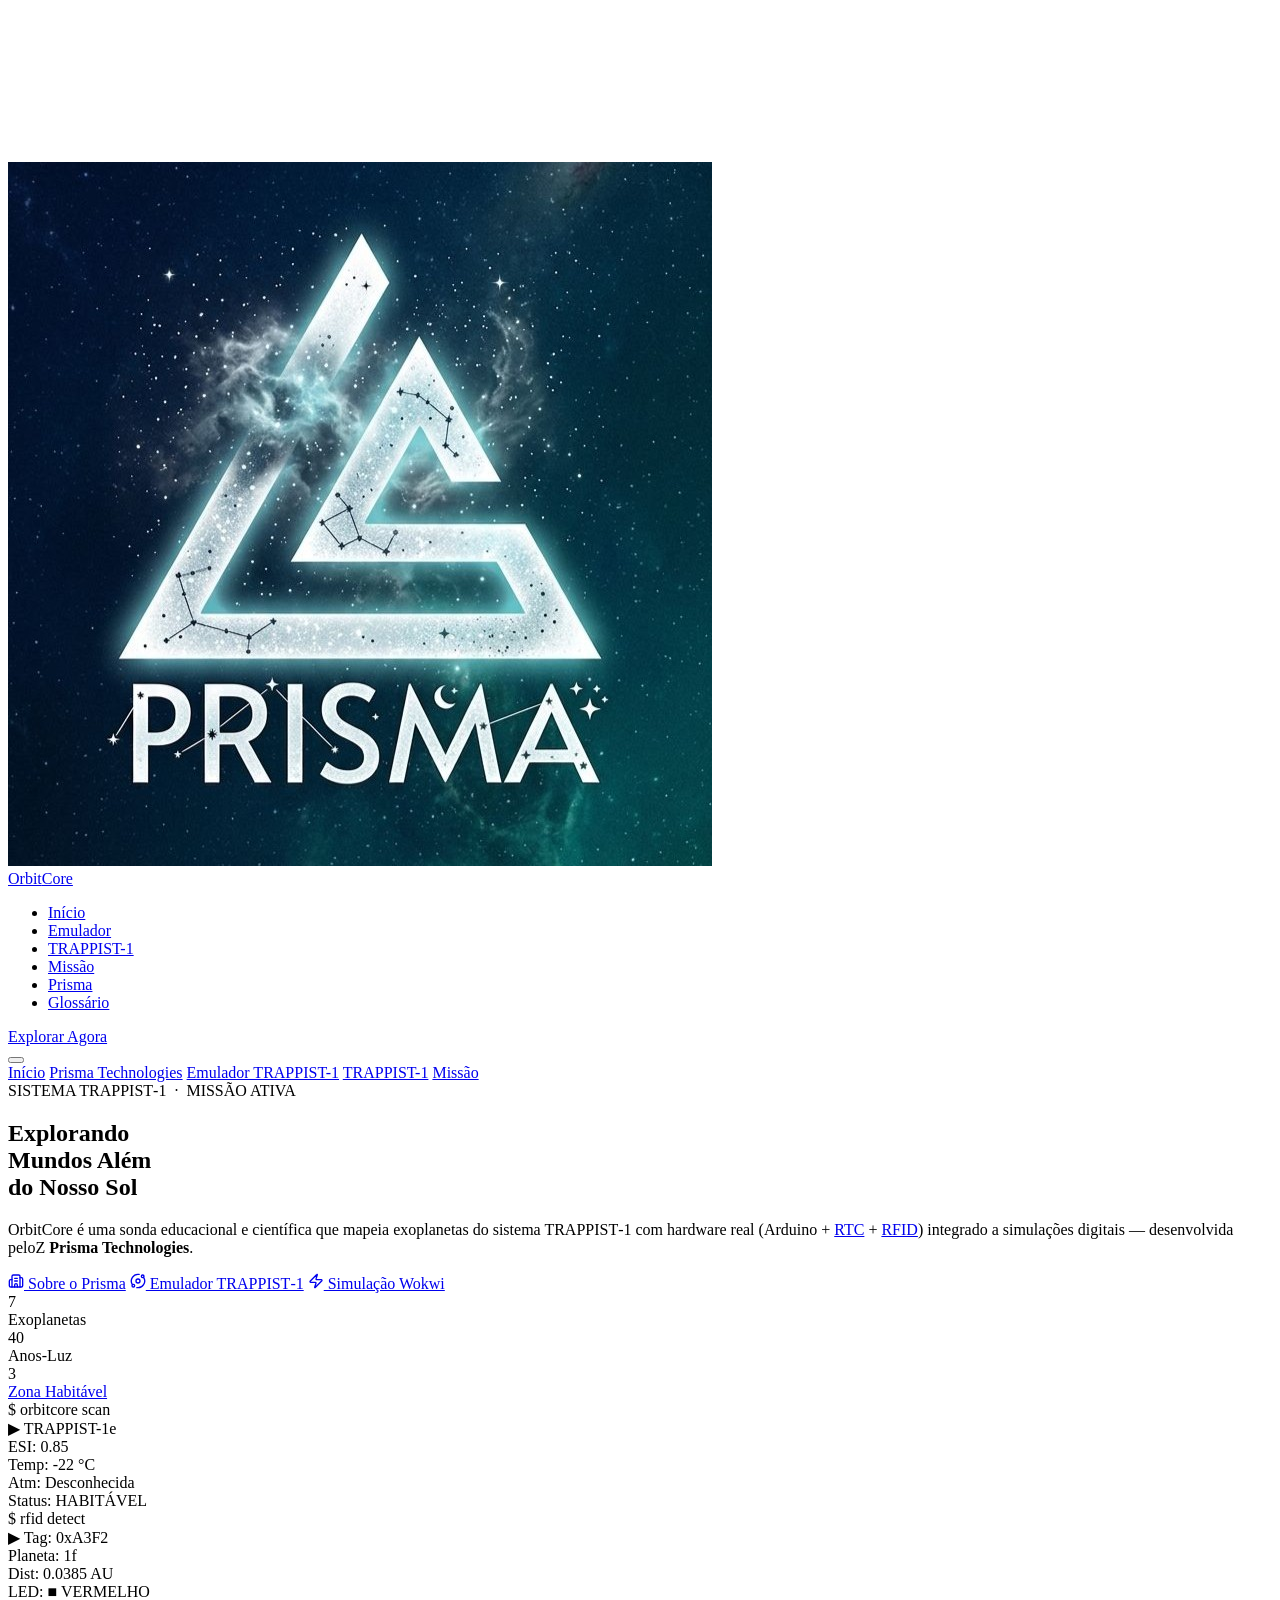
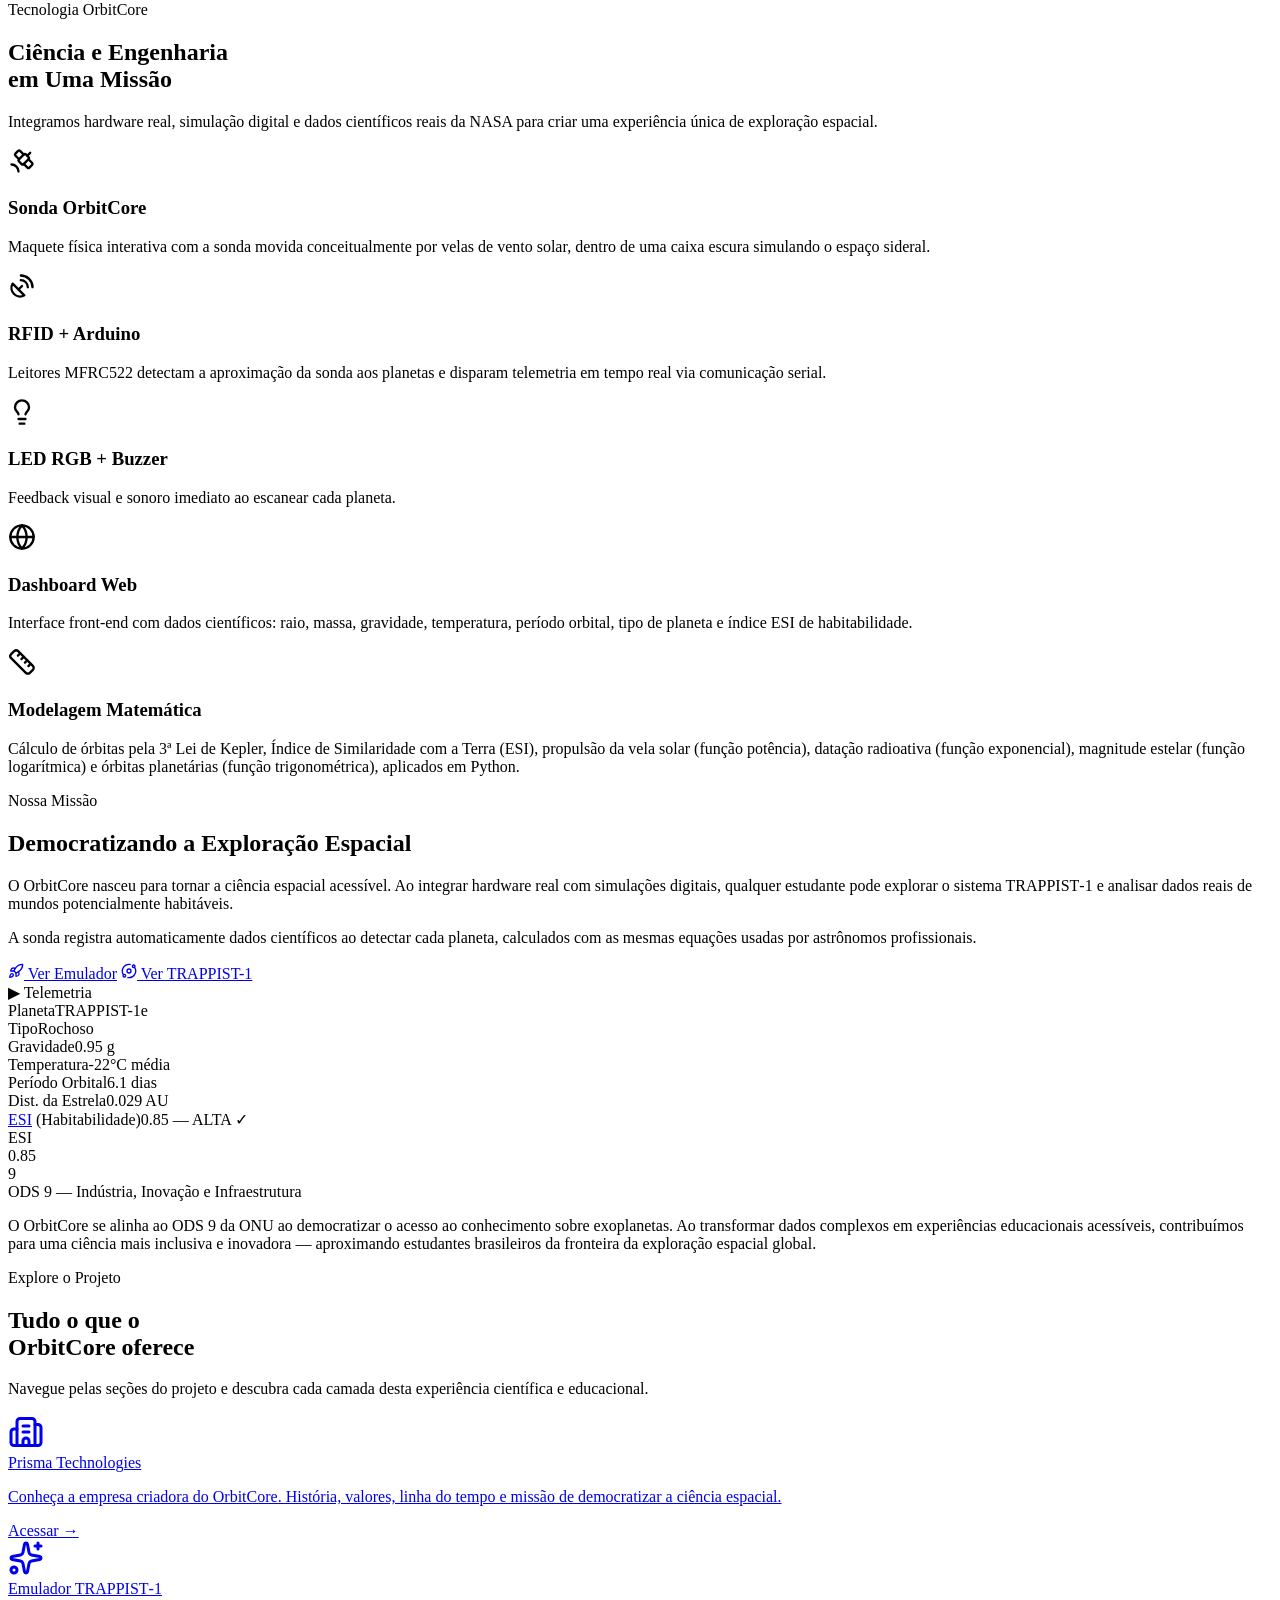
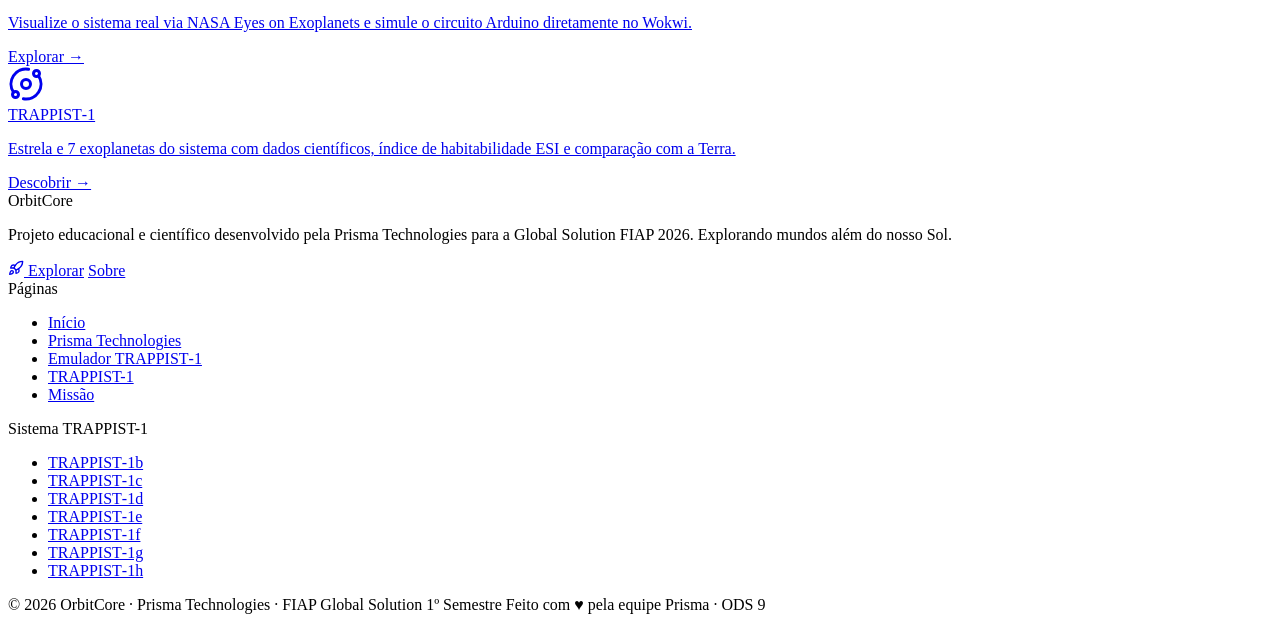
==== index.html @ 12e3a413 "feat: configura index.html" ====
<!DOCTYPE html>
<html lang="pt-br">
<head>
  <meta charset="UTF-8" />
  <meta name="viewport" content="width=device-width, initial-scale=1.0" />
  <link rel="icon" href="./src/assets/favicon.svg" type="image/svg+xml" />
  <meta name="description" content="OrbitCore — Sonda de exploração de exoplanetas do sistema TRAPPIST-1. Projeto educacional e científico desenvolvido pela Prisma Technologies." />
  <title>OrbitCore | Exploração de Exoplanetas</title>

  <link rel="preconnect" href="https://fonts.googleapis.com" />
  <link rel="preconnect" href="https://fonts.gstatic.com" crossorigin />
  <link href="https://fonts.googleapis.com/css2?family=Orbitron:wght@400;500;600;700;800;900&family=Rajdhani:wght@300;400;500;600;700&family=Share+Tech+Mono&display=swap" rel="stylesheet" />
  <link rel="stylesheet" href="./src/css/estilo.css" />
</head>
<body>

  <canvas id="starfield"></canvas>

  <!-- ═══════════════════════════════════════════
       NAVIGATION
  ═══════════════════════════════════════════ -->
  <nav class="navbar" id="navbar">
    <div class="container">
      <div class="nav-inner">
        <a href="index.html" class="nav-logo">
          <div class="nav-logo-icon"><img src="src/assets/prisma_logo_cosmica.jpeg" alt="Prisma Logo" /></div>
          <span class="nav-logo-text">Orbit<span>Core</span></span>
        </a>

        <ul class="nav-links">
          <li><a href="index.html" class="active">Início</a></li>
          <li><a href="./src/pages/emulador.html">Emulador</a></li>
          <li><a href="./src/pages/trappist-1.html">TRAPPIST-1</a></li>
          <li><a href="./src/pages/missao.html">Missão</a></li>
          <li><a href="./src/pages/prisma.html">Prisma</a></li>
          <li><a href="./src/pages/glossario.html">Glossário</a></li>
        </ul>

        <div class="nav-cta">
          <a href="./src/pages/emulador.html" class="btn btn-primary">Explorar Agora</a>
        </div>

        <button class="hamburger" id="hamburger" aria-label="Menu">
          <span></span><span></span><span></span>
        </button>
      </div>

      <div class="mobile-menu" id="mobile-menu">
        <a href="index.html">Início</a>
        <a href="./src/pages/prisma.html">Prisma Technologies</a>
        <a href="./src/pages/emulador.html">Emulador TRAPPIST-1</a>
        <a href="./src/pages/trappist-1.html">TRAPPIST-1</a>
        <a href="./src/pages/missao.html">Missão</a>
      </div>
    </div>
  </nav>
  <main>

  <!-- ═══════════════════════════════════════════
       HERO SECTION
  ═══════════════════════════════════════════ -->
  <section class="hero">
    <div class="hero-bg-orb hero-bg-orb-1"></div>
    <div class="hero-bg-orb hero-bg-orb-2"></div>

    <div class="container">
      <div class="hero-inner">

        <div class="hero-content">
          <div class="hero-badge">
            <span class="hero-badge-dot"></span>
            SISTEMA TRAPPIST&#8209;1 &nbsp;·&nbsp; MISSÃO ATIVA
          </div>

          <h1 class="hero-title">
            Explorando<br />
            <span class="gradient-text">Mundos Além</span><br />
            do Nosso Sol
          </h1>

          <p class="hero-subtitle">
            OrbitCore é uma sonda educacional e científica que mapeia exoplanetas do sistema TRAPPIST‑1 com hardware real (Arduino + <a href="src/pages/glossario.html#rtc" class="glossary-link">RTC</a> + <a href="src/pages/glossario.html#rfid" class="glossary-link">RFID</a>) integrado a simulações digitais — desenvolvida peloZ <strong>Prisma Technologies</strong>.
          </p>

          <div class="hero-actions">
            <a href="src/pages/prisma.html" class="btn btn-primary">
              <svg class="icon" width="16" height="16" viewBox="0 0 24 24" aria-hidden="true" fill="none" stroke="currentColor" stroke-width="2" stroke-linecap="round" stroke-linejoin="round">
                <path d="M10 12h4"/>
                <path d="M10 8h4"/>
                <path d="M14 21v-3a2 2 0 0 0-4 0v3"/>
                <path d="M6 10H4a2 2 0 0 0-2 2v7a2 2 0 0 0 2 2h16a2 2 0 0 0 2-2V9a2 2 0 0 0-2-2h-2"/>
                <path d="M6 21V5a2 2 0 0 1 2-2h8a2 2 0 0 1 2 2v16"/>
              </svg> Sobre o Prisma</a>
            <a href="src/pages/emulador.html" class="btn btn-secondary">
              <svg class="icon" width="16" height="16" viewBox="0 0 24 24" aria-hidden="true" fill="none" stroke="currentColor" stroke-width="2" stroke-linecap="round" stroke-linejoin="round">
                <path d="M20.341 6.484A10 10 0 0 1 10.266 21.85"/>
                <path d="M3.659 17.516A10 10 0 0 1 13.74 2.152"/>
                <circle cx="12" cy="12" r="3"/>
                <circle cx="19" cy="5" r="2"/>
                <circle cx="5" cy="19" r="2"/>
              </svg> Emulador TRAPPIST‑1</a>
            <a href="src/pages/emulador.html#wokwi" class="btn btn-ghost">
              <svg class="icon" width="16" height="16" viewBox="0 0 24 24" aria-hidden="true" fill="none" stroke="currentColor" stroke-width="2" stroke-linecap="round" stroke-linejoin="round">
                <path d="M4 14a1 1 0 0 1-.78-1.63l9.9-10.2a.5.5 0 0 1 .86.46l-1.92 6.02A1 1 0 0 0 13 10h7a1 1 0 0 1 .78 1.63l-9.9 10.2a.5.5 0 0 1-.86-.46l1.92-6.02A1 1 0 0 0 11 14z"/>
              </svg> Simulação Wokwi</a>
          </div>

          <div class="hero-stats">
            <div class="hero-stat">
              <div class="hero-stat-value">7</div>
              <div class="hero-stat-label">Exoplanetas</div>
            </div>
            <div class="hero-stat">
              <div class="hero-stat-value">40</div>
              <div class="hero-stat-label">Anos&#8209;Luz</div>
            </div>
            <div class="hero-stat">
              <div class="hero-stat-value">3</div>
              <div class="hero-stat-label"><a href="src/pages/glossario.html#zona-habitavel" class="glossary-link">Zona Habitável</a></div>
            </div>
          </div>
        </div>

        <div class="hero-visual">
          <div class="planet-system">
            <div class="planet-orbit orbit-1"><div class="planet-dot"></div></div>
            <div class="planet-orbit orbit-2"><div class="planet-dot"></div></div>
            <div class="planet-orbit orbit-3"><div class="planet-dot"></div></div>
            <div class="planet-orbit orbit-4"><div class="planet-dot"></div></div>
            <div class="star-center"></div>
          </div>

          <div class="terminal-widget">
            <div class="terminal-header">
              <div class="terminal-dot td-red"></div>
              <div class="terminal-dot td-yellow"></div>
              <div class="terminal-dot td-green"></div>
            </div>
            <div class="terminal-line">$ orbitcore scan</div>
            <div class="terminal-line highlight">▶ TRAPPIST-1e</div>
            <div class="terminal-line">ESI: 0.85</div>
            <div class="terminal-line">Temp: -22 °C</div>
            <div class="terminal-line">Atm: <span class="text-red">Desconhecida</span></div>
            <div class="terminal-line">Status: <span class="text-green">HABITÁVEL</span><span class="terminal-cursor"></span></div>
          </div>

          <div class="terminal-widget terminal-widget-2">
            <div class="terminal-header">
              <div class="terminal-dot td-red"></div>
              <div class="terminal-dot td-yellow"></div>
              <div class="terminal-dot td-green"></div>
            </div>
            <div class="terminal-line">$ rfid detect</div>
            <div class="terminal-line highlight">▶ Tag: 0xA3F2</div>
            <div class="terminal-line">Planeta: 1f</div>
            <div class="terminal-line">Dist: 0.0385 AU</div>
            <div class="terminal-line">LED: <span class="text-red">■ VERMELHO</span><span class="terminal-cursor"></span></div>
          </div>
        </div>

      </div>
    </div>
  </section>

  <!-- ═══════════════════════════════════════════
       FEATURES SECTION
  ═══════════════════════════════════════════ -->
  <section class="features">
    <div class="container">
      <div class="features-header">
        <div class="section-badge">Tecnologia OrbitCore</div>
        <h2 class="section-title">
          Ciência e Engenharia<br />
          <span class="gradient-text">em Uma Missão</span>
        </h2>
        <p>
          Integramos hardware real, simulação digital e dados científicos reais da NASA para criar uma experiência única de exploração espacial.
        </p>
      </div>

      <div class="features-grid">
        <div class="card reveal">
          <div class="card-icon"><svg class="icon" width="28" height="28" viewBox="0 0 24 24" aria-hidden="true" fill="none" stroke="currentColor" stroke-width="2" stroke-linecap="round" stroke-linejoin="round"><path d="m13.5 6.5-3.148-3.148a1.205 1.205 0 0 0-1.704 0L6.352 5.648a1.205 1.205 0 0 0 0 1.704L9.5 10.5"/><path d="M16.5 7.5 19 5"/><path d="m17.5 10.5 3.148 3.148a1.205 1.205 0 0 1 0 1.704l-2.296 2.296a1.205 1.205 0 0 1-1.704 0L13.5 14.5"/><path d="M9 21a6 6 0 0 0-6-6"/><path d="M9.352 10.648a1.205 1.205 0 0 0 0 1.704l2.296 2.296a1.205 1.205 0 0 0 1.704 0l4.296-4.296a1.205 1.205 0 0 0 0-1.704l-2.296-2.296a1.205 1.205 0 0 0-1.704 0z"/></svg></div>
          <h3>Sonda OrbitCore</h3>
          <p>Maquete física interativa com a sonda movida conceitualmente por velas de vento solar, dentro de uma caixa escura simulando o espaço sideral.</p>
        </div>

        <div class="card reveal reveal-delay-1">
          <div class="card-icon"><svg class="icon" width="28" height="28" viewBox="0 0 24 24" aria-hidden="true" fill="none" stroke="currentColor" stroke-width="2" stroke-linecap="round" stroke-linejoin="round"><path d="M4 10a7.31 7.31 0 0 0 10 10Z"/><path d="m9 15 3-3"/><path d="M17 13a6 6 0 0 0-6-6"/><path d="M21 13A10 10 0 0 0 11 3"/></svg></div>
          <h3>RFID + Arduino</h3>
          <p>Leitores MFRC522 detectam a aproximação da sonda aos planetas e disparam telemetria em tempo real via comunicação serial.</p>
        </div>

        <div class="card reveal reveal-delay-2">
          <div class="card-icon"><svg class="icon" width="28" height="28" viewBox="0 0 24 24" aria-hidden="true" fill="none" stroke="currentColor" stroke-width="2" stroke-linecap="round" stroke-linejoin="round"><path d="M15 14c.2-1 .7-1.7 1.5-2.5 1-.9 1.5-2.2 1.5-3.5A6 6 0 0 0 6 8c0 1 .2 2.2 1.5 3.5.7.7 1.3 1.5 1.5 2.5"/><path d="M9 18h6"/><path d="M10 22h4"/></svg></div>
          <h3>LED RGB + Buzzer</h3>
          <p>Feedback visual e sonoro imediato ao escanear cada planeta.</p>
        </div>

        <div class="card reveal reveal-delay-1">
          <div class="card-icon"><svg class="icon" width="28" height="28" viewBox="0 0 24 24" aria-hidden="true" fill="none" stroke="currentColor" stroke-width="2" stroke-linecap="round" stroke-linejoin="round"><circle cx="12" cy="12" r="10"/><path d="M12 2a14.5 14.5 0 0 0 0 20 14.5 14.5 0 0 0 0-20"/><path d="M2 12h20"/></svg></div>
          <h3>Dashboard Web</h3>
          <p>Interface front-end com dados científicos: raio, massa, gravidade, temperatura, período orbital, tipo de planeta e índice ESI de habitabilidade.</p>
        </div>

        <div class="card reveal reveal-delay-3">
          <div class="card-icon"><svg class="icon" width="28" height="28" viewBox="0 0 24 24" aria-hidden="true" fill="none" stroke="currentColor" stroke-width="2" stroke-linecap="round" stroke-linejoin="round"><path d="M21.3 15.3a2.4 2.4 0 0 1 0 3.4l-2.6 2.6a2.4 2.4 0 0 1-3.4 0L2.7 8.7a2.41 2.41 0 0 1 0-3.4l2.6-2.6a2.41 2.41 0 0 1 3.4 0Z"/><path d="m14.5 12.5 2-2"/><path d="m11.5 9.5 2-2"/><path d="m8.5 6.5 2-2"/><path d="m17.5 15.5 2-2"/></svg></div>
          <h3>Modelagem Matemática</h3>
          <p>Cálculo de órbitas pela 3ª Lei de Kepler, Índice de Similaridade com a Terra (ESI), propulsão da vela solar (função potência), datação radioativa (função exponencial), magnitude estelar (função logarítmica) e órbitas planetárias (função trigonométrica), aplicados em Python.</p>
        </div>
      </div>
    </div>
  </section>

  <!-- ═══════════════════════════════════════════
       MISSION — DATA SECTION
  ═══════════════════════════════════════════ -->
  <section class="mission">
    <div class="container">
      <div class="mission-inner">

        <div class="reveal reveal-delay-2">
          <div class="section-badge">Nossa Missão</div>
          <h2 class="section-title">
            Democratizando a <span class="gradient-text">Exploração Espacial</span>
          </h2>
          <p class="section-text">
            O OrbitCore nasceu para tornar a ciência espacial acessível. Ao integrar hardware real com simulações digitais, qualquer estudante pode explorar o sistema TRAPPIST‑1 e analisar dados reais de mundos potencialmente habitáveis.
          </p>
          <p class="section-text section-text--mb">
            A sonda registra automaticamente dados científicos ao detectar cada planeta, calculados com as mesmas equações usadas por astrônomos profissionais.
          </p>
          <div class="btn-group">
            <a href="src/pages/emulador.html" class="btn btn-primary"><svg class="icon" width="16" height="16" viewBox="0 0 24 24" aria-hidden="true" fill="none" stroke="currentColor" stroke-width="2" stroke-linecap="round" stroke-linejoin="round"><path d="M12 15v5s3.03-.55 4-2c1.08-1.62 0-5 0-5"/><path d="M4.5 16.5c-1.5 1.26-2 5-2 5s3.74-.5 5-2c.71-.84.7-2.13-.09-2.91a2.18 2.18 0 0 0-2.91-.09"/><path d="M9 12a22 22 0 0 1 2-3.95A12.88 12.88 0 0 1 22 2c0 2.72-.78 7.5-6 11a22.4 22.4 0 0 1-4 2z"/><path d="M9 12H4s.55-3.03 2-4c1.62-1.08 5 .05 5 .05"/></svg> Ver Emulador</a>
            <a href="src/pages/trappist-1.html" class="btn btn-secondary"><svg class="icon" width="16" height="16" viewBox="0 0 24 24" aria-hidden="true" fill="none" stroke="currentColor" stroke-width="2" stroke-linecap="round" stroke-linejoin="round"><path d="M20.341 6.484A10 10 0 0 1 10.266 21.85"/><path d="M3.659 17.516A10 10 0 0 1 13.74 2.152"/><circle cx="12" cy="12" r="3"/><circle cx="19" cy="5" r="2"/><circle cx="5" cy="19" r="2"/></svg> Ver TRAPPIST-1</a>
          </div>
        </div>
        
        <div class="mission-visual reveal">
          <div class="mission-card-main">
            <div class="mission-card-title">▶ Telemetria</div>
            <div class="data-row"><span class="data-label">Planeta</span><span class="data-value">TRAPPIST-1e</span></div>
            <div class="data-row"><span class="data-label">Tipo</span><span class="data-value">Rochoso</span></div>
            <div class="data-row"><span class="data-label">Gravidade</span><span class="data-value yellow">0.95 g</span></div>
            <div class="data-row"><span class="data-label">Temperatura</span><span class="data-value">-22°C média</span></div>
            <div class="data-row"><span class="data-label">Período Orbital</span><span class="data-value purple">6.1 dias</span></div>
            <div class="data-row"><span class="data-label">Dist. da Estrela</span><span class="data-value">0.029 AU</span></div>
            <div class="data-row"><span class="data-label"><a href="src/pages/glossario.html#esi" class="glossary-link">ESI</a> (Habitabilidade)</span><span class="data-value green">0.85 — ALTA ✓</span></div>
          </div>

          <div class="mission-badge-float">
            <div class="big">ESI</div>
            <div class="small">0.85</div>
          </div>
        </div>

      </div>
    </div>
  </section>

  <!-- ═══════════════════════════════════════════
       ODS SECTION
  ═══════════════════════════════════════════ -->
  <section class="ods">
    <div class="container">
      <div class="ods-inner reveal">
        <div class="ods-badge">9</div>
        <div class="ods-content">
          <div class="ods-title">ODS 9 — Indústria, Inovação e Infraestrutura</div>
          <p class="ods-desc">
            O OrbitCore se alinha ao ODS 9 da ONU ao democratizar o acesso ao conhecimento sobre exoplanetas. Ao transformar dados complexos em experiências educacionais acessíveis, contribuímos para uma ciência mais inclusiva e inovadora — aproximando estudantes brasileiros da fronteira da exploração espacial global.
          </p>
        </div>
      </div>
    </div>
  </section>

  <!-- ═══════════════════════════════════════════
       PAGES — NAVIGATION CARDS
  ═══════════════════════════════════════════ -->
  <section class="pages">
    <div class="container">
      <div class="section-header">
        <div class="section-badge">Explore o Projeto</div>
        <h2 class="section-title">
          Tudo o que o<br><span class="gradient-text">OrbitCore oferece</span>
        </h2>
        <p>
          Navegue pelas seções do projeto e descubra cada camada desta experiência científica e educacional.
        </p>
      </div>

      <div class="pages-grid">
        <a href="src/pages/prisma.html" class="page-card reveal">
          <div class="page-card-icon"><svg class="icon" width="36" height="36" viewBox="0 0 24 24" aria-hidden="true" fill="none" stroke="currentColor" stroke-width="2" stroke-linecap="round" stroke-linejoin="round"><path d="M10 12h4"/><path d="M10 8h4"/><path d="M14 21v-3a2 2 0 0 0-4 0v3"/><path d="M6 10H4a2 2 0 0 0-2 2v7a2 2 0 0 0 2 2h16a2 2 0 0 0 2-2V9a2 2 0 0 0-2-2h-2"/><path d="M6 21V5a2 2 0 0 1 2-2h8a2 2 0 0 1 2 2v16"/></svg></div>
          <div class="page-card-title">Prisma Technologies</div>
          <p class="page-card-desc">Conheça a empresa criadora do OrbitCore. História, valores, linha do tempo e missão de democratizar a ciência espacial.</p>
          <div class="page-card-link">Acessar →</div>
        </a>

        <a href="src/pages/emulador.html" class="page-card reveal reveal-delay-1">
          <div class="page-card-icon"><svg class="icon" width="36" height="36" viewBox="0 0 24 24" aria-hidden="true" fill="none" stroke="currentColor" stroke-width="2" stroke-linecap="round" stroke-linejoin="round"><path d="M11.017 2.814a1 1 0 0 1 1.966 0l1.051 5.558a2 2 0 0 0 1.594 1.594l5.558 1.051a1 1 0 0 1 0 1.966l-5.558 1.051a2 2 0 0 0-1.594 1.594l-1.051 5.558a1 1 0 0 1-1.966 0l-1.051-5.558a2 2 0 0 0-1.594-1.594l-5.558-1.051a1 1 0 0 1 0-1.966l5.558-1.051a2 2 0 0 0 1.594-1.594z"/><path d="M20 2v4"/><path d="M22 4h-4"/><circle cx="4" cy="20" r="2"/></svg></div>
          <div class="page-card-title">Emulador TRAPPIST‑1</div>
          <p class="page-card-desc">Visualize o sistema real via NASA Eyes on Exoplanets e simule o circuito Arduino diretamente no Wokwi.</p>
          <div class="page-card-link">Explorar →</div>
        </a>

        <a href="src/pages/trappist-1.html" class="page-card reveal reveal-delay-2">
          <div class="page-card-icon"><svg class="icon" width="36" height="36" viewBox="0 0 24 24" aria-hidden="true" fill="none" stroke="currentColor" stroke-width="2" stroke-linecap="round" stroke-linejoin="round"><path d="M20.341 6.484A10 10 0 0 1 10.266 21.85"/><path d="M3.659 17.516A10 10 0 0 1 13.74 2.152"/><circle cx="12" cy="12" r="3"/><circle cx="19" cy="5" r="2"/><circle cx="5" cy="19" r="2"/></svg></div>
          <div class="page-card-title">TRAPPIST‑1</div>
          <p class="page-card-desc">Estrela e 7 exoplanetas do sistema com dados científicos, índice de habitabilidade ESI e comparação com a Terra.</p>
          <div class="page-card-link">Descobrir →</div>
        </a>
      </div>
    </div>
  </section>

  </main>

  <!-- ═══════════════════════════════════════════
       FOOTER
  ═══════════════════════════════════════════ -->
  <footer>
    <div class="container">
      <div class="footer-inner">
        <div>
          <div class="footer-logo-text">Orbit<span>Core</span></div>
          <p class="footer-desc">Projeto educacional e científico desenvolvido pela Prisma Technologies para a Global Solution FIAP 2026. Explorando mundos além do nosso Sol.</p>
          <div class="footer-brand-btns">
            <a href="src/pages/emulador.html" class="btn btn-primary btn-sm"><svg class="icon" width="16" height="16" viewBox="0 0 24 24" aria-hidden="true" fill="none" stroke="currentColor" stroke-width="2" stroke-linecap="round" stroke-linejoin="round"><path d="M12 15v5s3.03-.55 4-2c1.08-1.62 0-5 0-5"/><path d="M4.5 16.5c-1.5 1.26-2 5-2 5s3.74-.5 5-2c.71-.84.7-2.13-.09-2.91a2.18 2.18 0 0 0-2.91-.09"/><path d="M9 12a22 22 0 0 1 2-3.95A12.88 12.88 0 0 1 22 2c0 2.72-.78 7.5-6 11a22.4 22.4 0 0 1-4 2z"/><path d="M9 12H4s.55-3.03 2-4c1.62-1.08 5 .05 5 .05"/></svg> Explorar</a>
            <a href="src/pages/prisma.html" class="btn btn-ghost btn-sm">Sobre</a>
          </div>
        </div>

        <div>
          <div class="footer-col-title">Páginas</div>
          <ul class="footer-links">
            <li><a href="index.html">Início</a></li>
            <li><a href="src/pages/prisma.html">Prisma Technologies</a></li>
            <li><a href="src/pages/emulador.html">Emulador TRAPPIST‑1</a></li>
            <li><a href="src/pages/trappist-1.html">TRAPPIST-1</a></li>
            <li><a href="src/pages/missao.html">Missão</a></li>
          </ul>
        </div>

        <div>
          <div class="footer-col-title">Sistema TRAPPIST-1</div>
          <ul class="footer-links">
            <li><a href="src/pages/trappist-1.html#catalogo">TRAPPIST‑1b</a></li>
            <li><a href="src/pages/trappist-1.html#catalogo">TRAPPIST‑1c</a></li>
            <li><a href="src/pages/trappist-1.html#catalogo">TRAPPIST‑1d</a></li>
            <li><a href="src/pages/trappist-1.html#catalogo">TRAPPIST‑1e</a></li>
            <li><a href="src/pages/trappist-1.html#catalogo">TRAPPIST‑1f</a></li>
            <li><a href="src/pages/trappist-1.html#catalogo">TRAPPIST‑1g</a></li>
            <li><a href="src/pages/trappist-1.html#catalogo">TRAPPIST‑1h</a></li>
          </ul>
        </div>
      </div>

      <div class="footer-bottom">
        <span>© 2026 OrbitCore · Prisma Technologies · FIAP Global Solution 1º Semestre</span>
        <span class="footer-credit">Feito com <span class="footer-heart">♥</span> pela equipe Prisma · ODS 9</span>
      </div>
    </div>
  </footer>

  <script src="./src/js/script.js"></script>
</body>
</html>
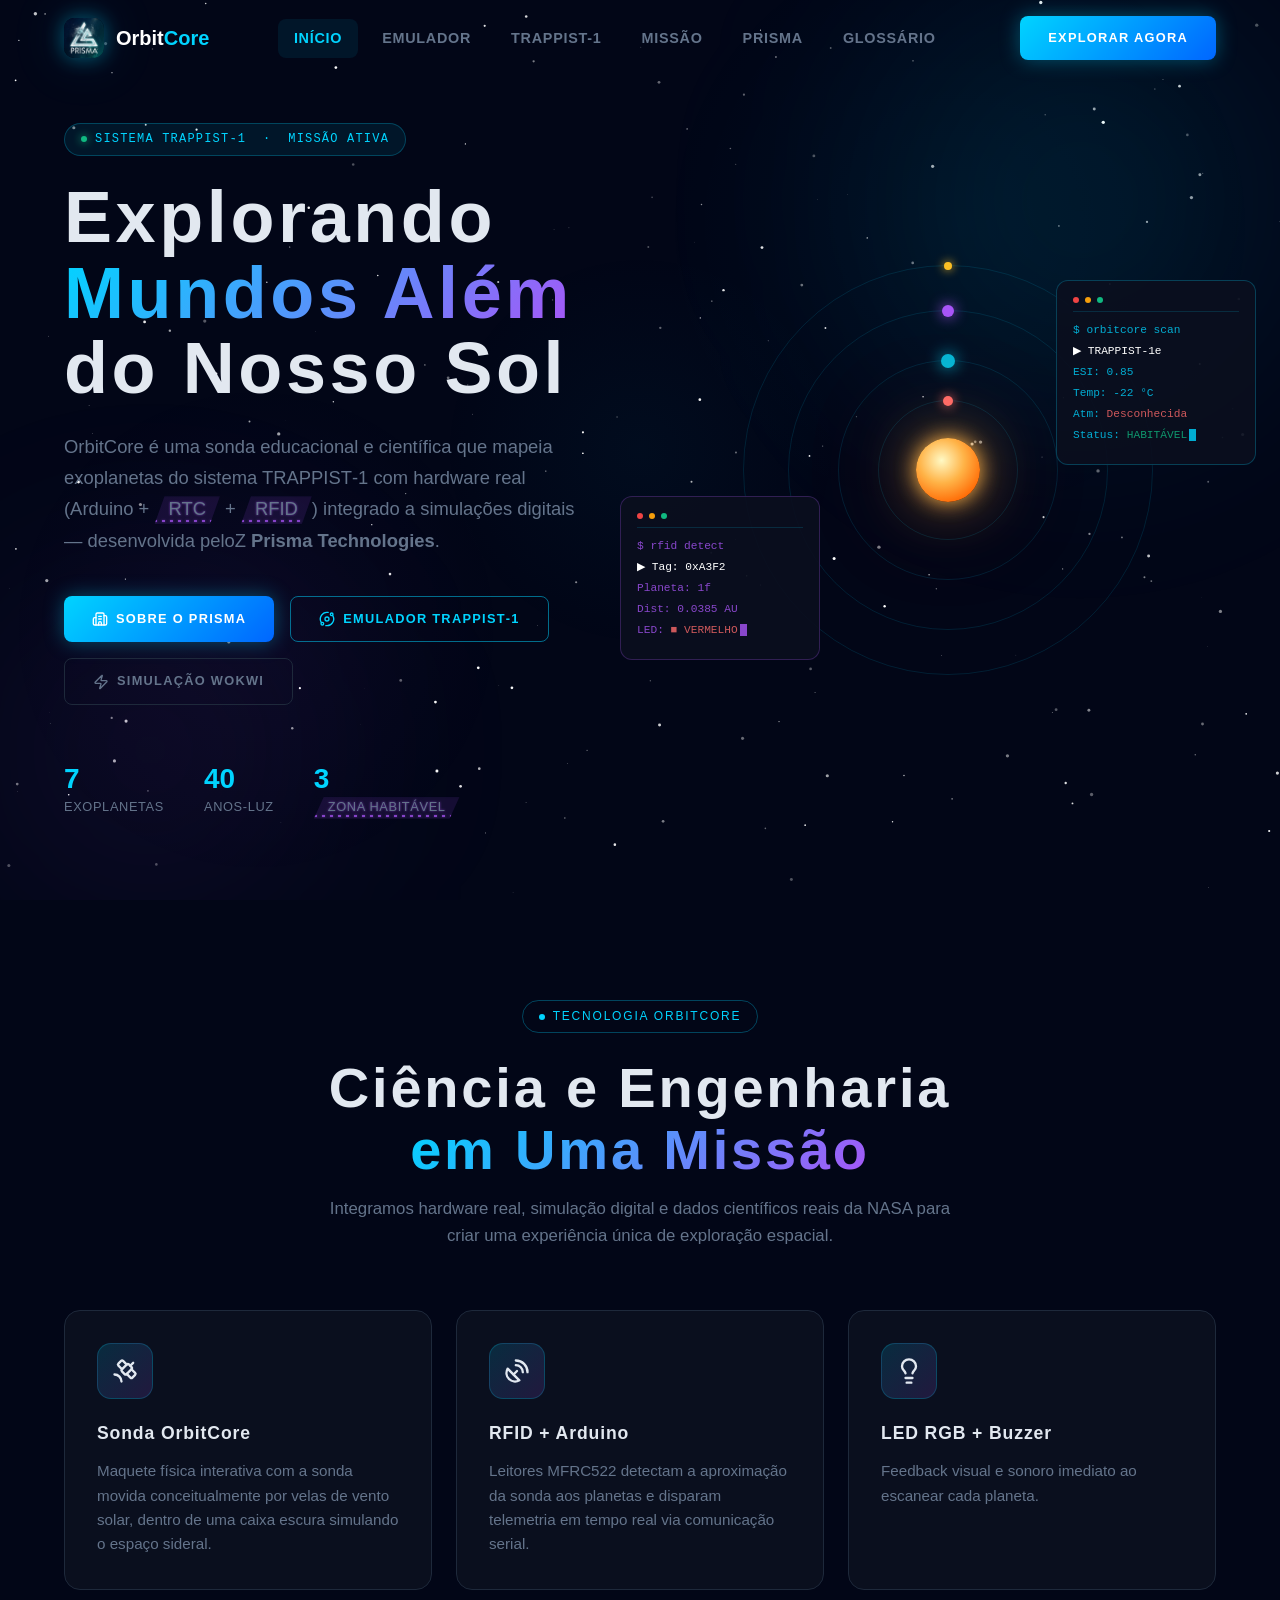
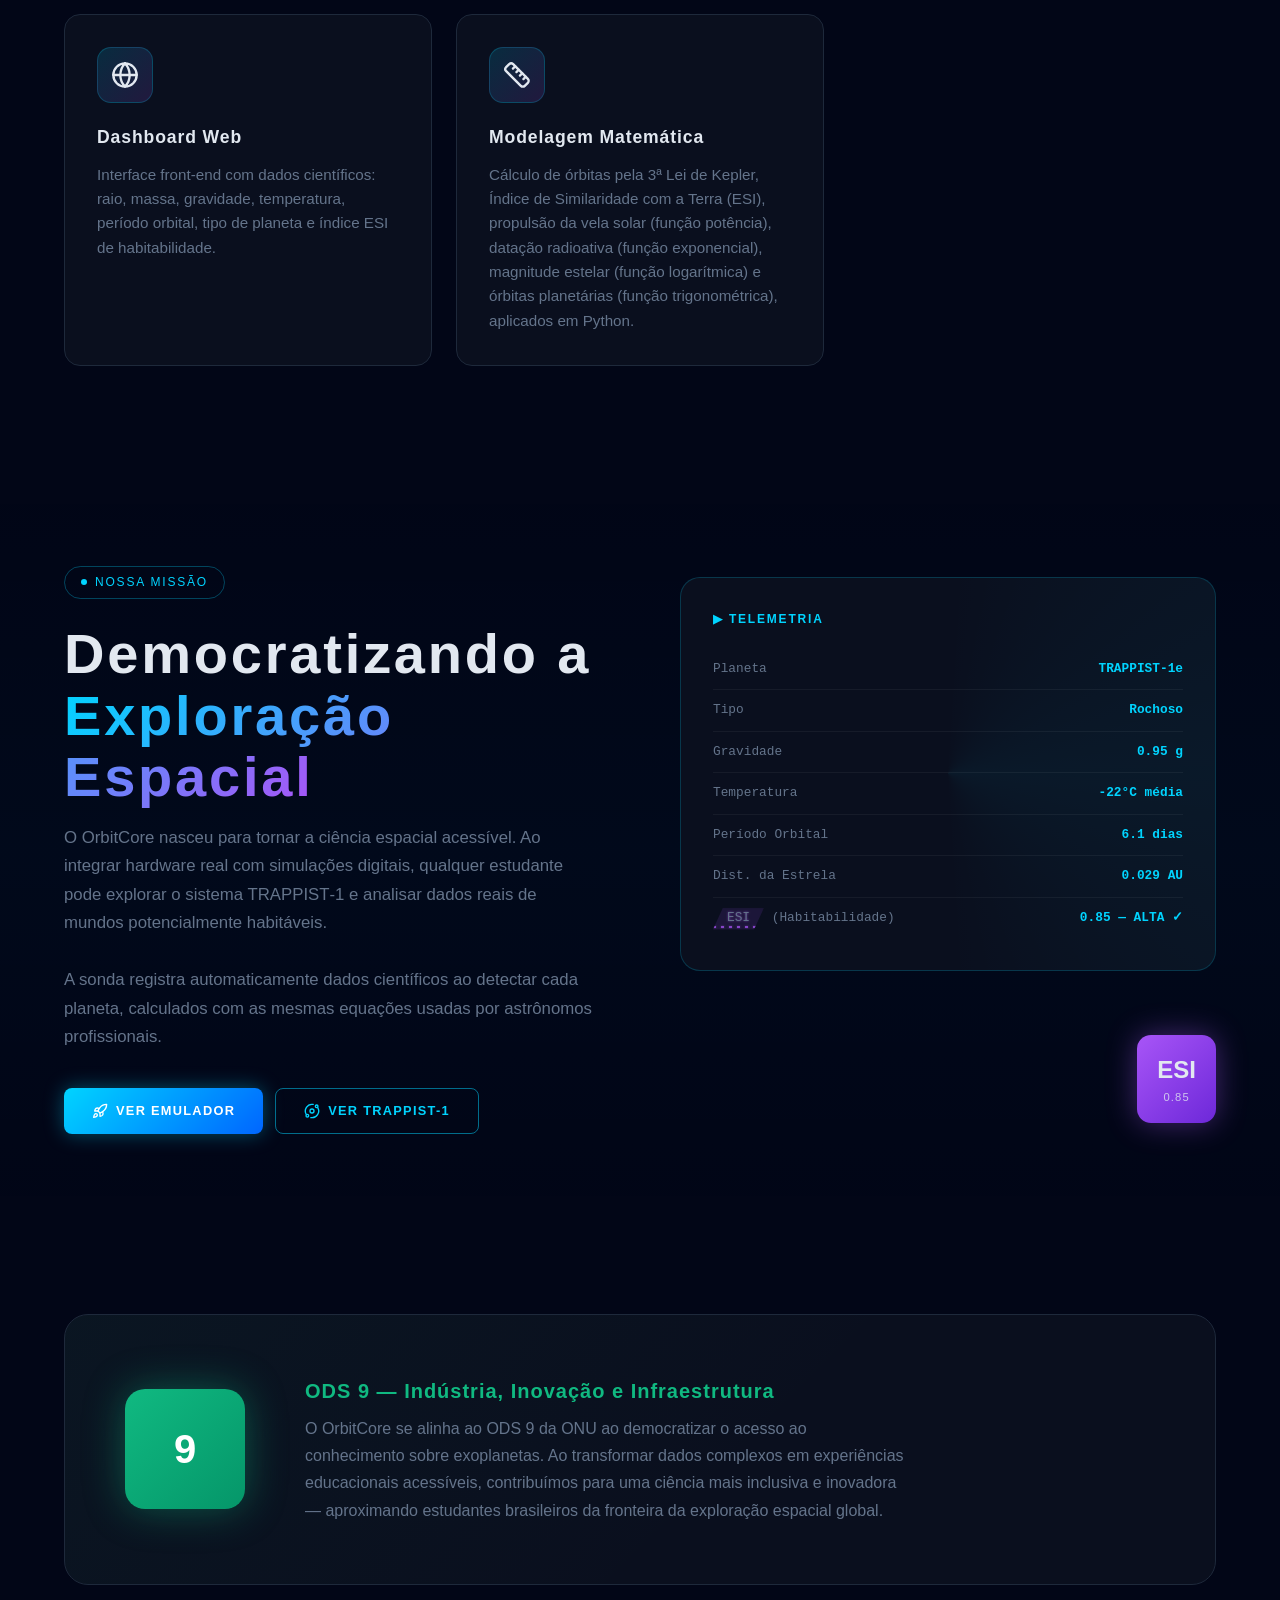
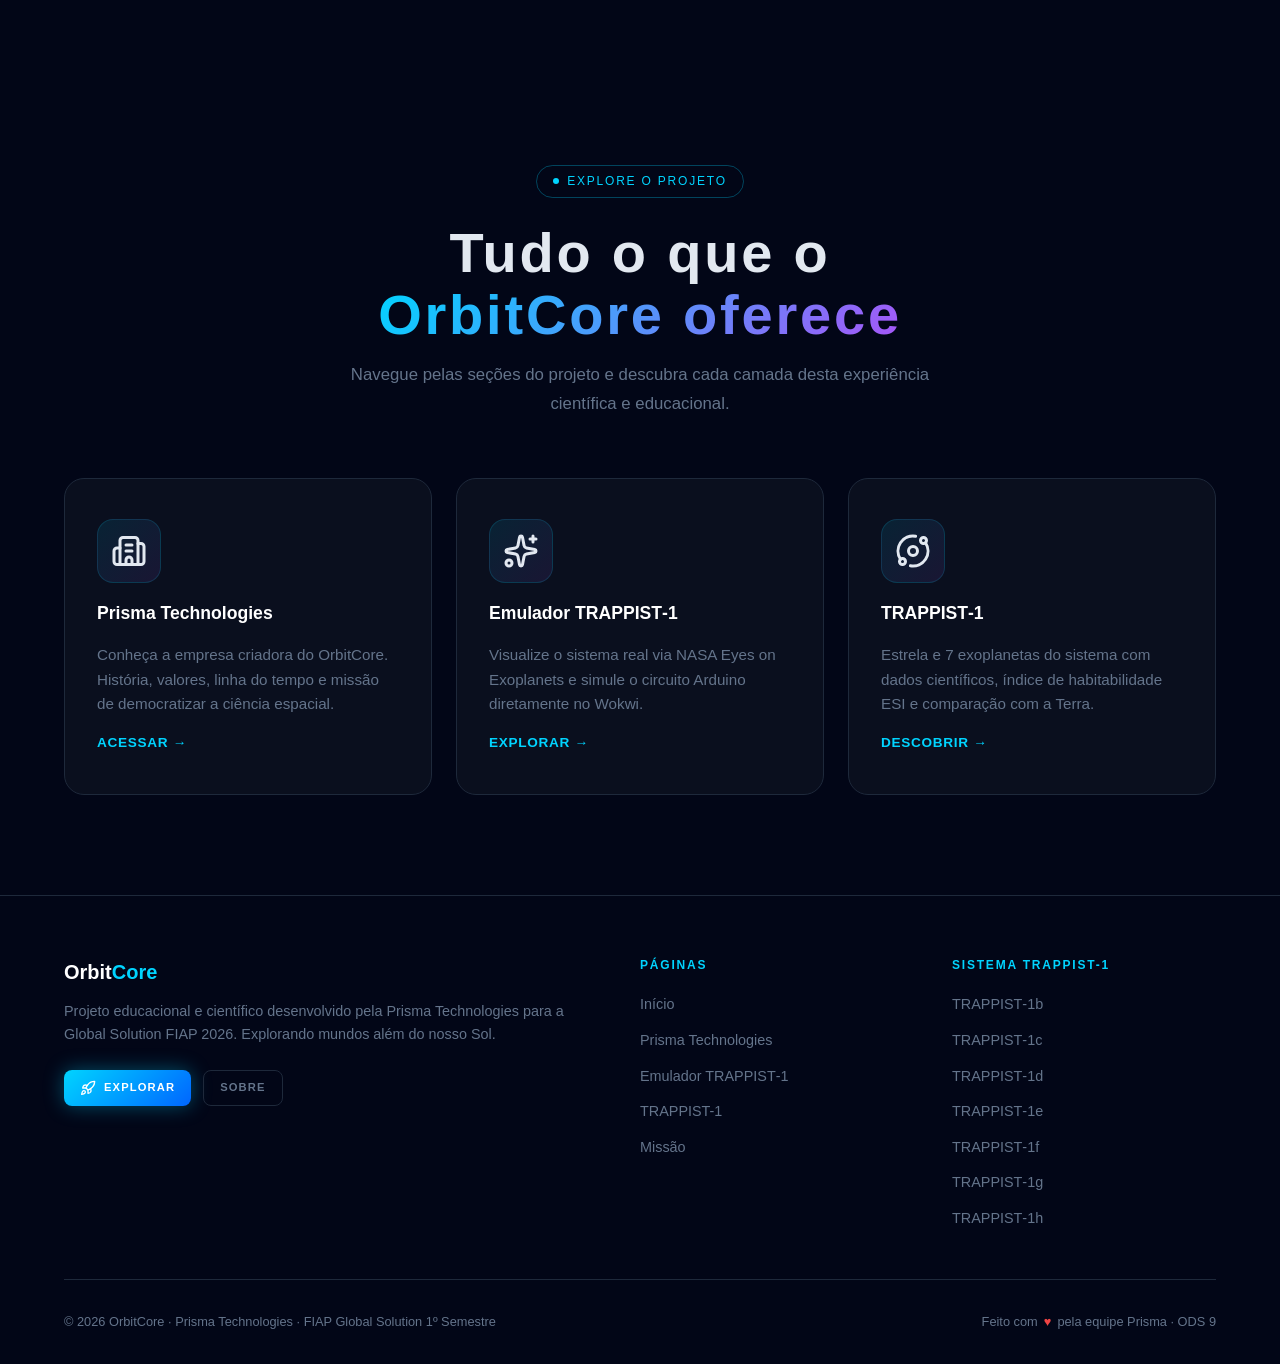
==== commit 59283958: "fix: corrige bugs do site mobile" ====
--- a/index.html
+++ b/index.html
@@ -47,10 +47,11 @@
 
       <div class="mobile-menu" id="mobile-menu">
         <a href="index.html">Início</a>
-        <a href="./src/pages/prisma.html">Prisma Technologies</a>
         <a href="./src/pages/emulador.html">Emulador TRAPPIST-1</a>
         <a href="./src/pages/trappist-1.html">TRAPPIST-1</a>
         <a href="./src/pages/missao.html">Missão</a>
+        <a href="./src/pages/prisma.html">Prisma Technologies</a>
+        <a href="./src/pages/glossario.html">Glossário</a>
       </div>
     </div>
   </nav>
--- a/src/css/estilo.css
+++ b/src/css/estilo.css
@@ -0,0 +1,30 @@
+/* =============================================
+   ORBITCORE — Ponto de Entrada de Estilos
+   Todos os arquivos CSS são importados aqui.
+   ============================================= */
+
+/* Fundação */
+@import './base.css';
+@import './tipografia.css';
+
+/* Componentes Globais */
+@import './navbar.css';
+@import './botoes.css';
+@import './cards.css';
+@import './animacoes.css';
+
+/* Hero e Seções Compartilhadas */
+@import './hero.css';
+@import './secoes.css';
+
+/* Páginas Específicas */
+@import './timeline.css';
+@import './equipe.css';
+@import './missao.css';
+@import './emulador.css';
+@import './trappist-1.css';
+
+@import './glossario.css';
+
+/* Responsivo (sempre por último) */
+@import './responsivo.css';
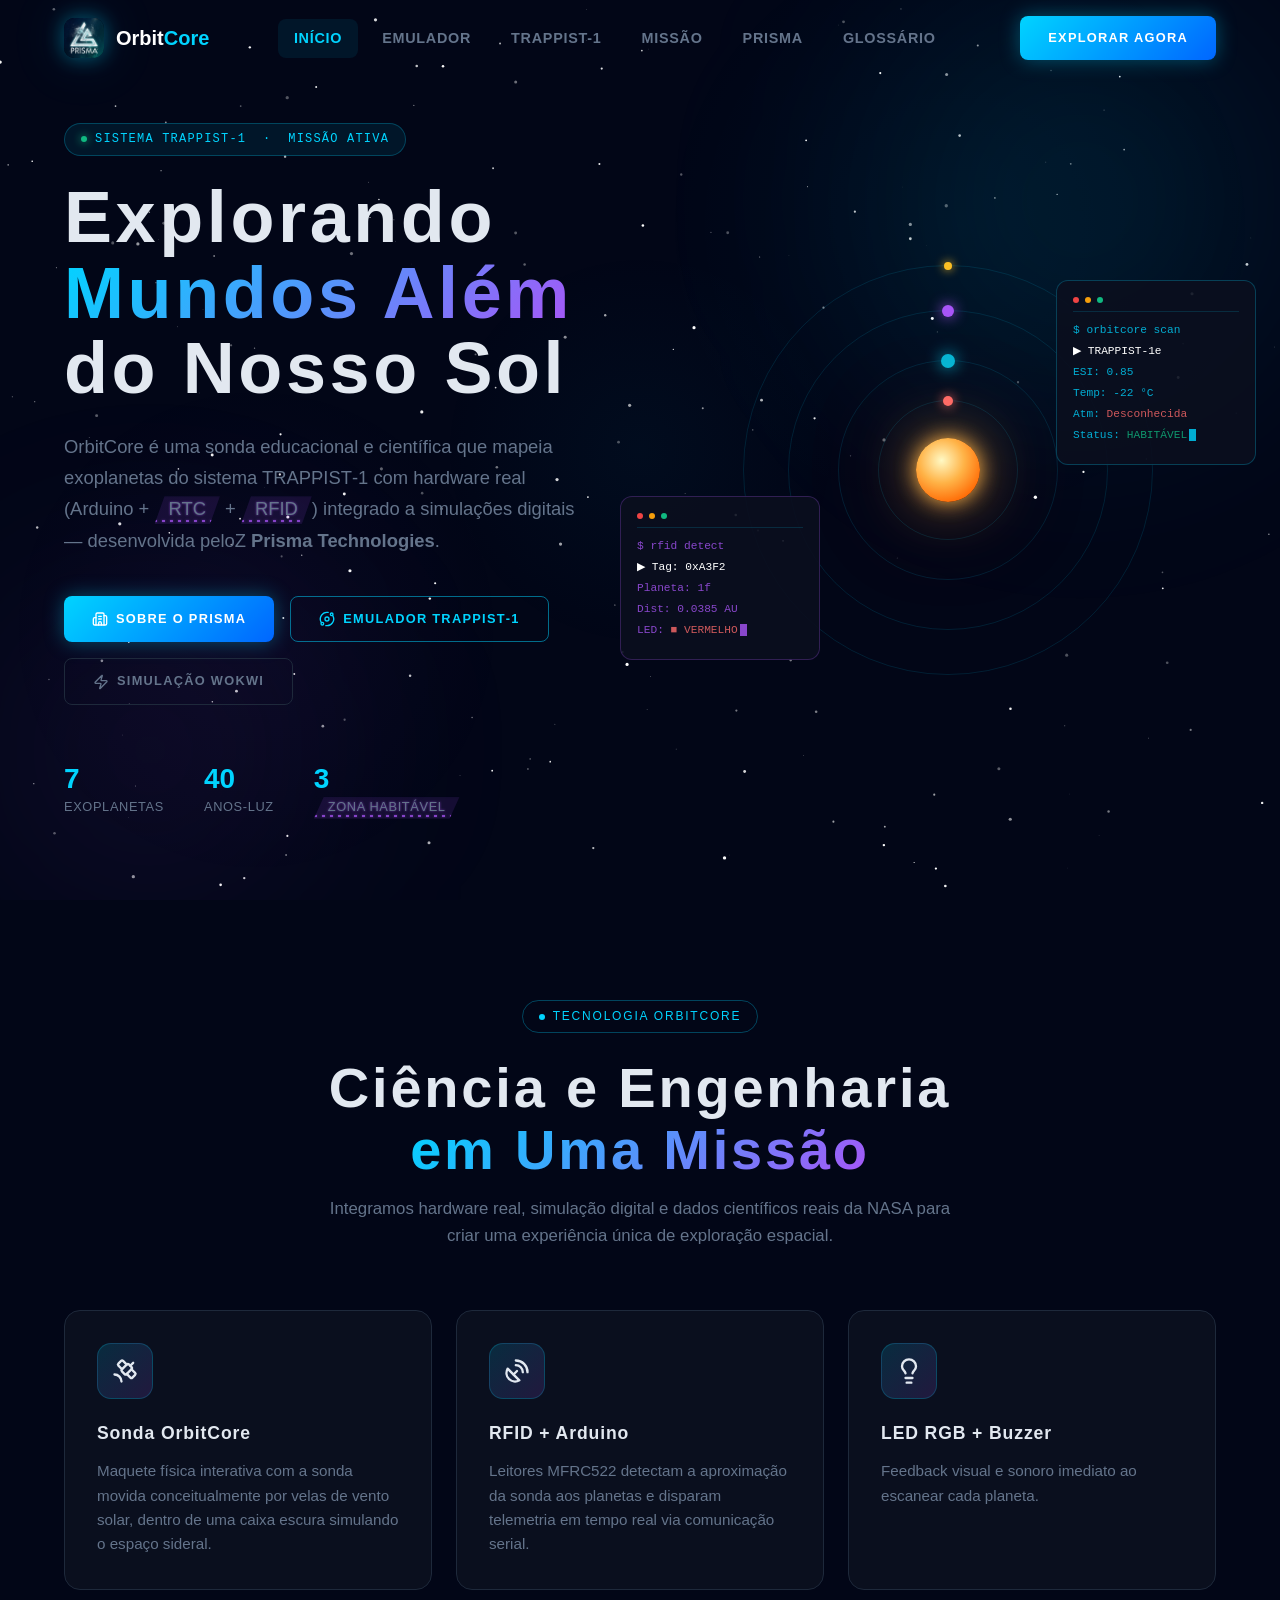
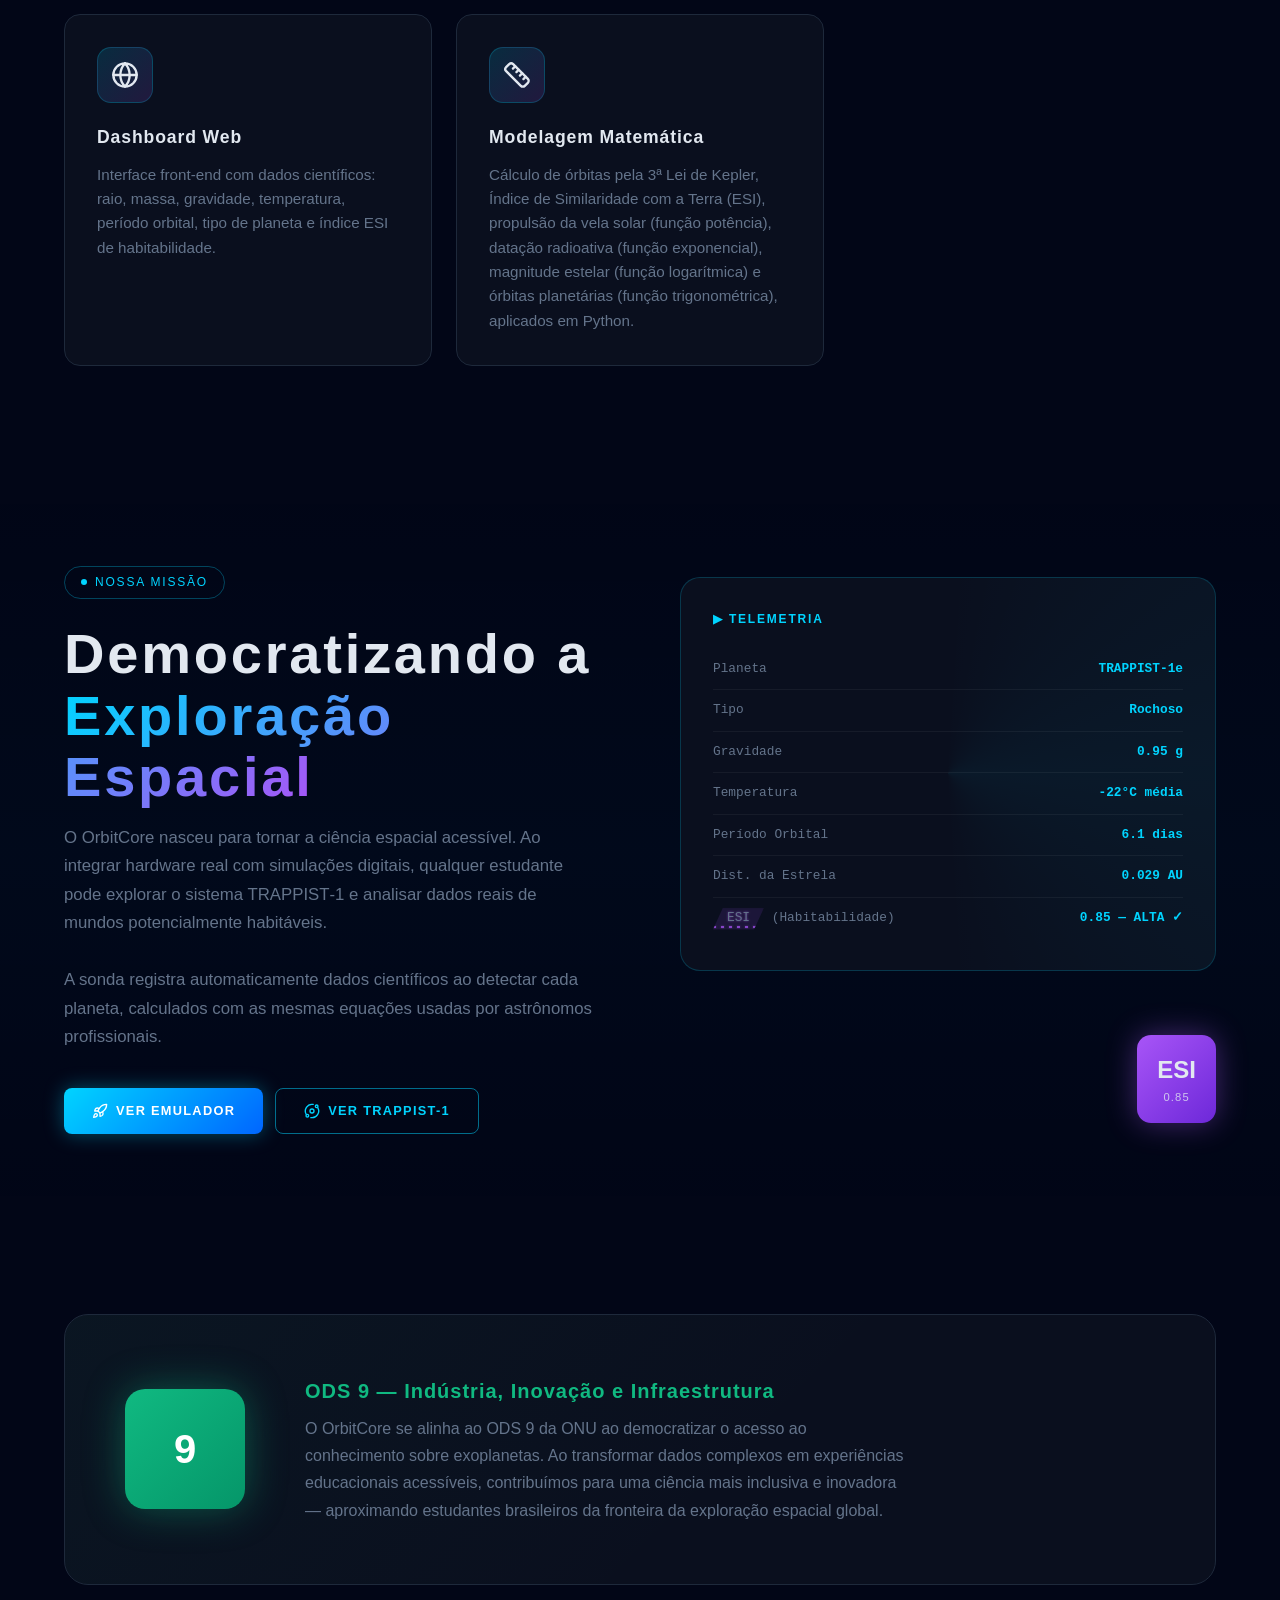
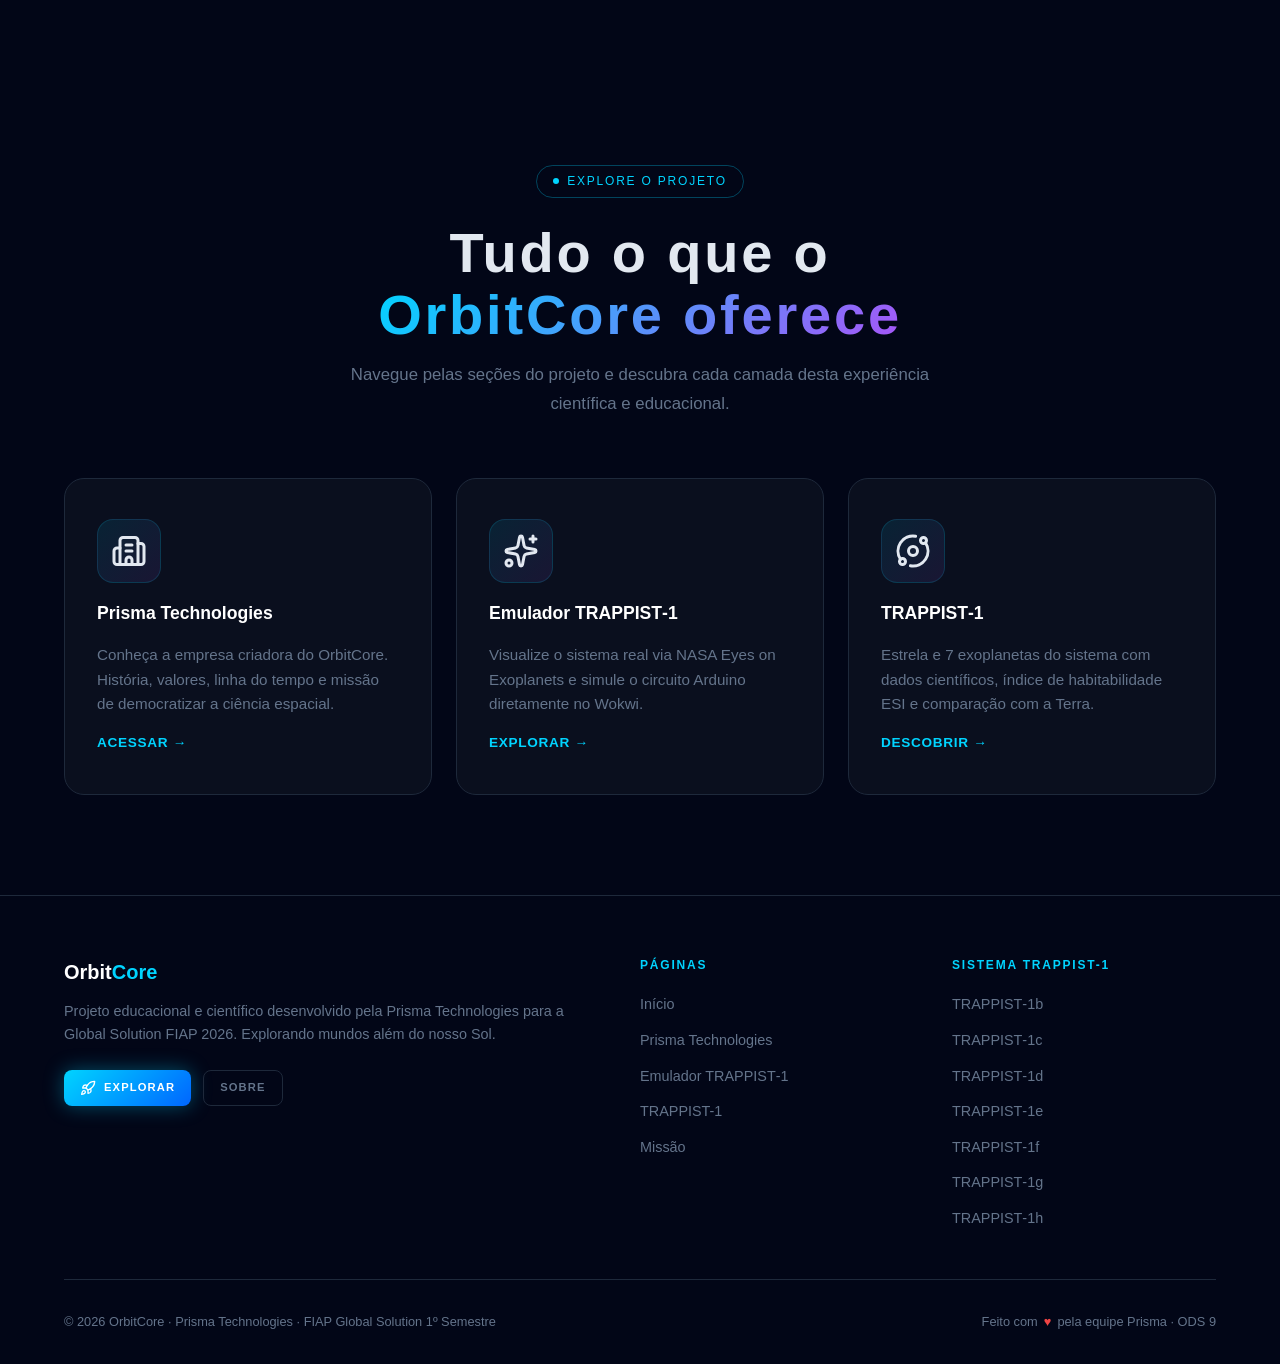
==== commit cfd2b3d7: "fix: corrige erros da versão mobile" ====
--- a/index.html
+++ b/index.html
@@ -47,7 +47,7 @@
 
       <div class="mobile-menu" id="mobile-menu">
         <a href="index.html">Início</a>
-        <a href="./src/pages/emulador.html">Emulador TRAPPIST-1</a>
+        <a href="./src/pages/emulador.html">Emulador</a>
         <a href="./src/pages/trappist-1.html">TRAPPIST-1</a>
         <a href="./src/pages/missao.html">Missão</a>
         <a href="./src/pages/prisma.html">Prisma Technologies</a>
--- a/src/css/estilo.css
+++ b/src/css/estilo.css
@@ -1,4 +1,4 @@
-/* =============================================
+﻿/* =============================================
    ORBITCORE — Ponto de Entrada de Estilos
    Todos os arquivos CSS são importados aqui.
    ============================================= */
